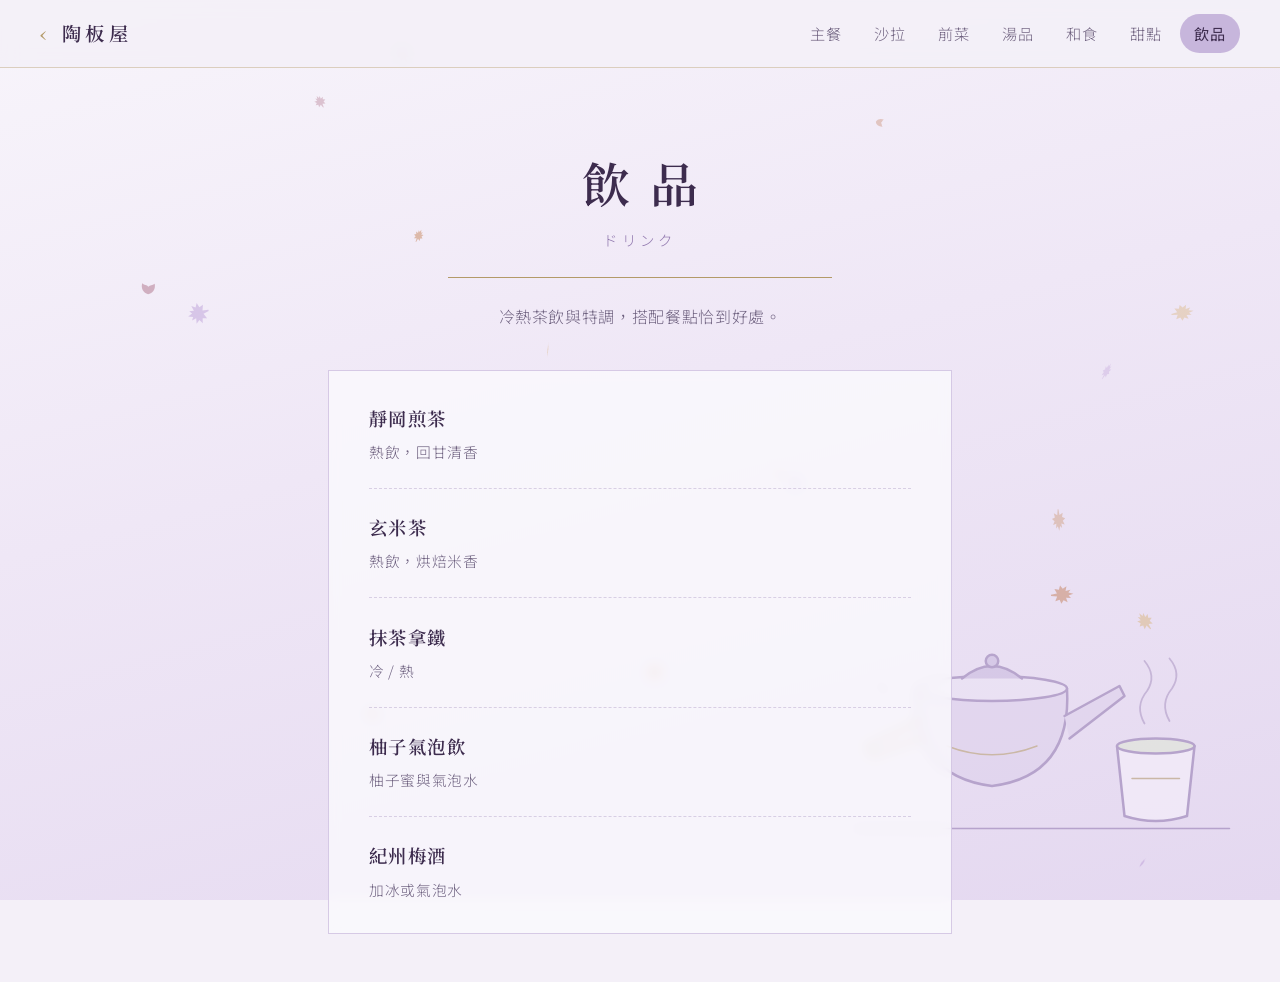
==== f7.html @ d41fc20c "init" ====
<!DOCTYPE html>
<html lang="zh-Hant">

<head>
    <meta charset="UTF-8">
    <meta name="viewport" content="width=device-width, initial-scale=1.0">
    <title>飲品｜陶板屋 菜單</title>
    <link rel="preconnect" href="https://fonts.googleapis.com">
    <link rel="preconnect" href="https://fonts.gstatic.com" crossorigin>
    <link href="https://fonts.googleapis.com/css2?family=Noto+Serif+TC:wght@400;600&family=Noto+Sans+TC:wght@300;400&display=swap" rel="stylesheet">
    <link rel="stylesheet" href="./style.css">
    <script src="./pageflip.js"></script>
    <script src="./autumn.js" defer></script>
</head>

<body class="sub art-drinks">
    <div class="page">
        <header class="top">
            <a class="back" href="./index.html">陶板屋</a>
            <nav class="tabs" aria-label="菜單分類">
                <a href="./f1.html">主餐</a>
                <a href="./f2.html">沙拉</a>
                <a href="./f3.html">前菜</a>
                <a href="./f4.html">湯品</a>
                <a href="./f5.html">和食</a>
                <a href="./f6.html">甜點</a>
                <a href="./f7.html" aria-current="page">飲品</a>
            </nav>
        </header>

        <main class="menu">
            <div class="menu-head">
                <h1>飲品</h1>
                <p class="jp">ドリンク</p>
                <p class="intro">冷熱茶飲與特調，搭配餐點恰到好處。</p>
            </div>
            <ul class="dishes">
                <li class="dish">
                    <h3>靜岡煎茶</h3>
                    <p>熱飲，回甘清香</p>
                </li>
                <li class="dish">
                    <h3>玄米茶</h3>
                    <p>熱飲，烘焙米香</p>
                </li>
                <li class="dish">
                    <h3>抹茶拿鐵</h3>
                    <p>冷 / 熱</p>
                </li>
                <li class="dish">
                    <h3>柚子氣泡飲</h3>
                    <p>柚子蜜與氣泡水</p>
                </li>
                <li class="dish">
                    <h3>紀州梅酒</h3>
                    <p>加冰或氣泡水</p>
                </li>
            </ul>
        </main>
    </div>
</body>

</html>
---- style.css ----
/* 陶板屋 菜單導覽 — 淡紫輕奢風格 */
:root {
    --mist: #f4f0f8;       /* 頁面底色：淡紫霧 */
    --paper: #fbf9fd;      /* 內容底色 */
    --lavender: #c7b6dc;   /* 主色：淡紫 */
    --wisteria: #8f76ad;   /* 深一階紫 */
    --plum: #3d2c4e;       /* 文字：深梅紫 */
    --gold: #b39a68;       /* 點綴：霧金 */
    --muted: #6f6280;

    --serif: "Noto Serif TC", "Songti TC", "PMingLiU", serif;
    --sans: "Noto Sans TC", "PingFang TC", "Microsoft JhengHei", sans-serif;
}

* { box-sizing: border-box; margin: 0; padding: 0; }

html {
    -webkit-text-size-adjust: 100%;
    /* 每一頁都固定顯示捲軸，切換分頁時版面寬度一致、不會左右位移 */
    overflow-y: scroll;
}

/* 掀頁時底下的預覽頁：隱藏它自己的捲軸，避免同時出現兩條 */
html.is-preview { overflow: hidden; }

body {
    background: linear-gradient(165deg, #f8f5fb 0%, #efe7f6 45%, #e4d8f0 100%) fixed;
    background-color: var(--mist);
    position: relative;
    color: var(--plum);
    font-family: var(--sans);
    font-weight: 300;
    line-height: 1.8;
    letter-spacing: 0.04em;
    min-height: 100vh;
    display: flex;
    flex-direction: column;
}

a { color: inherit; text-decoration: none; }

a:focus-visible {
    outline: 2px solid var(--wisteria);
    outline-offset: 4px;
}

ul { list-style: none; }

main { flex: 1; }

/* ---------- 首頁 ---------- */
.hero {
    display: flex;
    align-items: center;
    justify-content: center;
    gap: clamp(2rem, 6vw, 5rem);
    padding: clamp(3rem, 10vw, 6rem) 1.5rem clamp(2rem, 6vw, 4rem);
}

.brand {
    display: flex;
    flex-direction: column;
    gap: 0.25em;
    font-family: var(--serif);
    font-weight: 600;
    font-size: clamp(3.5rem, 12vw, 6.5rem);
    line-height: 1;
    color: var(--plum);
    padding-left: clamp(1.5rem, 4vw, 2.5rem);
    border-left: 1px solid var(--gold);
}

.hero-text { max-width: 18rem; }

.brand-sub {
    font-family: var(--serif);
    color: var(--wisteria);
    font-size: 1.05rem;
    letter-spacing: 0.25em;
    margin-bottom: 1.5rem;
}

.lead {
    font-family: var(--serif);
    font-size: clamp(1.15rem, 3vw, 1.4rem);
    line-height: 2;
}

.cat-list {
    --w: 28rem;      /* 每一階的寬度 */
    --steps: 6;      /* 共 7 項 → 6 個間距 */
    max-width: 72rem;
    margin: 0 auto;
    padding: 1rem clamp(1.5rem, 5vw, 4rem) 4rem;
}

/* 斜梯：第一項貼齊左上，逐階向右，最後一項落在正中央 */
.cat-list li {
    width: var(--w);
    max-width: 100%;
    margin-left: calc(var(--i) / var(--steps) * (50% - var(--w) / 2));
    border-bottom: 1px solid rgba(179, 154, 104, 0.45);
}

.cat-list li:first-child { border-top: 1px solid rgba(179, 154, 104, 0.45); }

.cat-list a {
    display: grid;
    grid-template-columns: 5.5rem 1fr;
    grid-template-areas:
        "zh jp"
        "zh desc";
    column-gap: 1.5rem;
    align-items: center;
    padding: 1.4rem 1rem;
    transition: background-color 0.3s ease;
}

.cat-list a:hover,
.cat-list a:focus-visible { background: rgba(251, 249, 253, 0.75); }

.cat-zh {
    grid-area: zh;
    font-family: var(--serif);
    font-size: 1.75rem;
    font-weight: 600;
    letter-spacing: 0.15em;
}

.cat-jp {
    grid-area: jp;
    font-size: 0.85rem;
    color: var(--wisteria);
    letter-spacing: 0.2em;
}

.cat-desc {
    grid-area: desc;
    font-size: 0.95rem;
    color: var(--muted);
}

/* ---------- 背景插畫與動態層 ---------- */
body::before {
    content: "";
    position: fixed;
    right: clamp(0.5rem, 3vw, 2.5rem);
    bottom: clamp(0.5rem, 2vw, 1.5rem);
    width: min(36vw, 400px);
    aspect-ratio: 16 / 15;
    background: no-repeat right bottom / contain;
    opacity: 0.55;
    pointer-events: none;
    z-index: 0;
}

.art-house::before     { background-image: url("./img/house.svg"); width: min(44vw, 500px); aspect-ratio: 21 / 16; }
.art-main::before      { background-image: url("./img/main.svg"); }
.art-salad::before     { background-image: url("./img/salad.svg"); }
.art-appetizer::before { background-image: url("./img/appetizer.svg"); }
.art-soup::before      { background-image: url("./img/soup.svg"); }
.art-washoku::before   { background-image: url("./img/washoku.svg"); }
.art-dessert::before   { background-image: url("./img/dessert.svg"); }
.art-drinks::before    { background-image: url("./img/drinks.svg"); }

.fx-leaves,
.fx-mist {
    position: fixed;
    inset: 0;
    pointer-events: none;
}

.fx-leaves { z-index: 1; }
.fx-mist   { z-index: 50; }

.hero,
main { position: relative; z-index: 2; }

/* ---------- 掀月曆翻頁動畫 ---------- */
.page {
    flex: 1;
    display: flex;
    flex-direction: column;
    position: relative;
    z-index: 2;
}

/* 翻起的紙背：外層負責投影，內層負責裁切形狀 */
.peel-wrap {
    position: fixed;
    inset: 0;
    z-index: 40;
    pointer-events: none;
    filter: drop-shadow(-6px -6px 14px rgba(61, 44, 78, 0.28));
}

.peel-flap {
    position: absolute;
    inset: 0;
}

/* 掀頁期間暫停互動，避免連點 */
.peeling body { pointer-events: none; }

/* 掀開時底下的下一頁預覽 */
.peek-frame {
    position: fixed;
    inset: 0;
    /* 寬度等於目前頁面扣掉捲軸後的寬度，預覽頁內容才會和正式頁面對齊 */
    width: 100%;
    height: 100%;
    border: 0;
    z-index: 0; /* 在落葉層之下：目前頁面的落葉會持續飄過正在露出的下一頁 */
    pointer-events: none;
    visibility: hidden;
    background: var(--mist);
    clip-path: polygon(0 0, 0 0, 0 0); /* 尚未掀開前完全不露出 */
}

.peek-frame.show { visibility: visible; }

.official {
    display: inline-block;
    margin-top: 1.75rem;
    padding: 0.55rem 1.5rem;
    border: 1px solid var(--gold);
    font-family: var(--serif);
    font-size: 0.95rem;
    letter-spacing: 0.2em;
    color: var(--plum);
    transition: background-color 0.3s ease, color 0.3s ease;
}

.official:hover {
    background: var(--plum);
    color: var(--paper);
}

/* ---------- 分頁 ---------- */
.top {
    position: sticky;
    top: 0;
    z-index: 10;
    background: rgba(244, 240, 248, 0.92);
    backdrop-filter: blur(8px);
    -webkit-backdrop-filter: blur(8px);
    border-bottom: 1px solid rgba(179, 154, 104, 0.4);
    display: flex;
    align-items: center;
    gap: 1.5rem;
    padding: 0.9rem clamp(1rem, 4vw, 2.5rem);
}

.back {
    font-family: var(--serif);
    font-weight: 600;
    font-size: 1.2rem;
    letter-spacing: 0.25em;
    white-space: nowrap;
}

.back::before { content: "‹ "; color: var(--gold); }

.tabs {
    display: flex;
    gap: 0.25rem;
    overflow-x: auto;
    scrollbar-width: none;
    margin-left: auto;
}

.tabs::-webkit-scrollbar { display: none; }

.tabs a {
    padding: 0.35rem 0.9rem;
    border-radius: 999px;
    white-space: nowrap;
    font-size: 0.95rem;
    color: var(--muted);
    transition: background-color 0.25s ease, color 0.25s ease;
}

.tabs a:hover { color: var(--plum); background: var(--paper); }

.tabs a[aria-current="page"] {
    background: var(--lavender);
    color: var(--plum);
    font-weight: 400;
}

.menu {
    max-width: 42rem;
    width: 100%;
    margin: 0 auto;
    padding: clamp(2.5rem, 8vw, 4.5rem) 1.5rem 3rem;
}

.menu-head {
    text-align: center;
    margin-bottom: 2.5rem;
}

.menu-head h1 {
    font-family: var(--serif);
    font-weight: 600;
    font-size: clamp(2.2rem, 7vw, 3rem);
    letter-spacing: 0.4em;
    padding-left: 0.4em; /* 抵銷字距讓視覺置中 */
}

.menu-head .jp {
    color: var(--wisteria);
    letter-spacing: 0.3em;
    font-size: 0.9rem;
}

.menu-head .intro {
    margin: 1.5rem auto 0;
    padding-top: 1.5rem;
    max-width: 24rem;
    border-top: 1px solid var(--gold);
    color: var(--muted);
}

.dishes {
    background: rgba(251, 249, 253, 0.82);
    backdrop-filter: blur(6px);
    -webkit-backdrop-filter: blur(6px);
    border: 1px solid rgba(199, 182, 220, 0.7);
    padding: 0.5rem clamp(1.25rem, 5vw, 2.5rem);
}

.dish { padding: 1.4rem 0; }
.dish + .dish { border-top: 1px dashed rgba(143, 118, 173, 0.3); }

.dish h3 {
    font-family: var(--serif);
    font-weight: 600;
    font-size: 1.15rem;
    letter-spacing: 0.08em;
}

.dish p {
    font-size: 0.92rem;
    color: var(--muted);
    margin-top: 0.25rem;
}

/* ---------- 手機 ---------- */
@media (max-width: 560px) {
    .hero { flex-direction: row; }
    .cat-list li { width: calc(100% - 3.6rem); margin-left: calc(var(--i) * 0.6rem); }
    .cat-list a { grid-template-columns: 3.8rem 1fr; column-gap: 0.8rem; padding: 1.2rem 0.6rem; }
    .cat-zh { font-size: 1.45rem; }
    .top { flex-direction: column; align-items: stretch; gap: 0.5rem; }
    .tabs { margin-left: 0; }
    body::before { width: 58vw; opacity: 0.35; }
    .art-house::before { width: 72vw; }
}

@media (prefers-reduced-motion: reduce) {
    * { transition: none !important; }
}
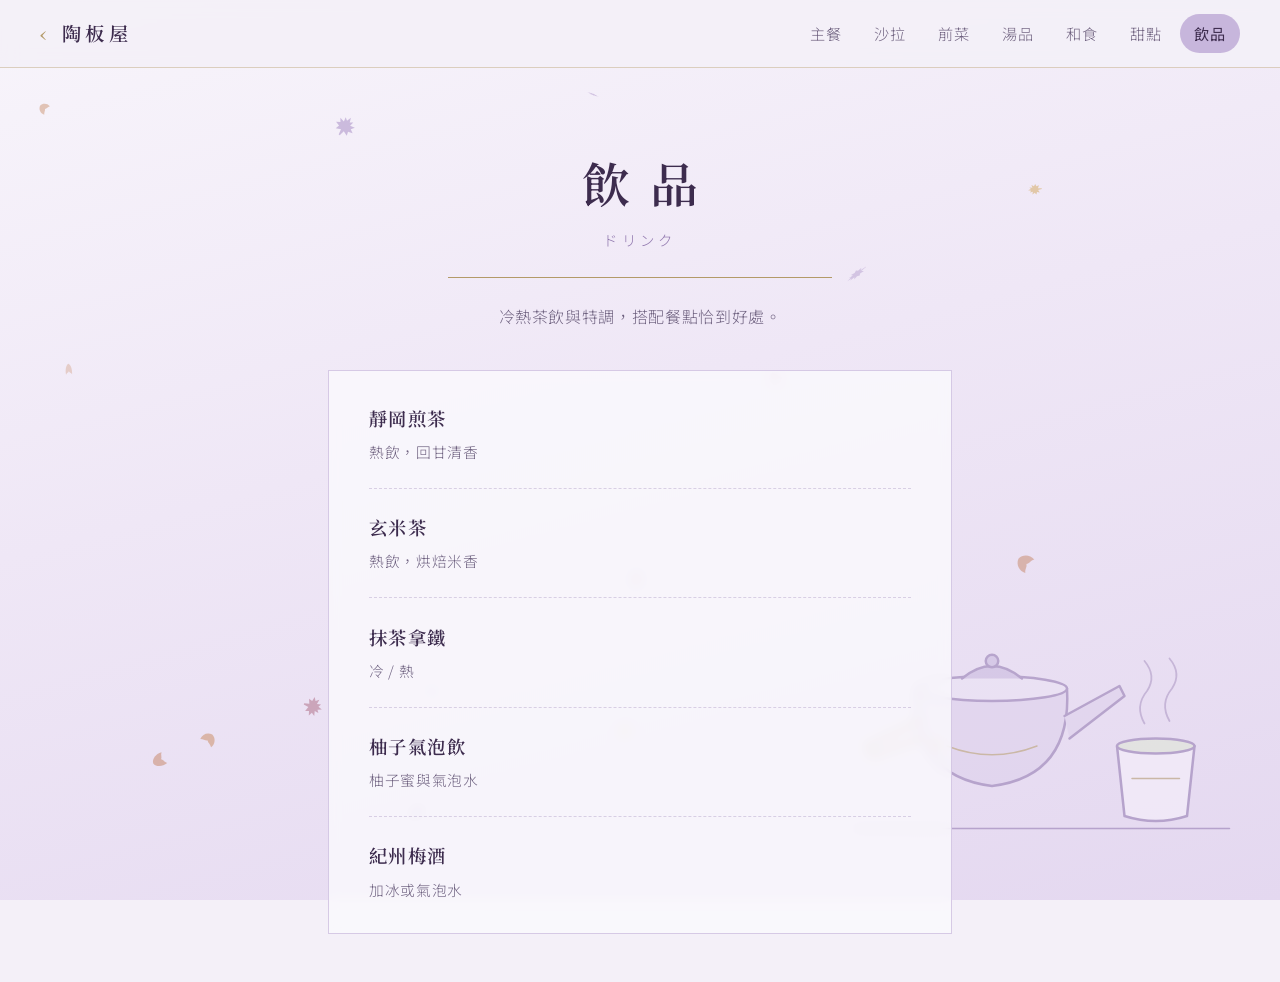
==== commit a18735b0: "reset" ====
--- a/f7.html
+++ b/f7.html
@@ -7,7 +7,9 @@
     <title>飲品｜陶板屋 菜單</title>
     <link rel="preconnect" href="https://fonts.googleapis.com">
     <link rel="preconnect" href="https://fonts.gstatic.com" crossorigin>
-    <link href="https://fonts.googleapis.com/css2?family=Noto+Serif+TC:wght@400;600&family=Noto+Sans+TC:wght@300;400&display=swap" rel="stylesheet">
+    <link
+        href="https://fonts.googleapis.com/css2?family=Noto+Serif+TC:wght@400;600&family=Noto+Sans+TC:wght@300;400&display=swap"
+        rel="stylesheet">
     <link rel="stylesheet" href="./style.css">
     <script src="./pageflip.js"></script>
     <script src="./autumn.js" defer></script>
@@ -60,4 +62,4 @@
     </div>
 </body>
 
-</html>
+</html>
